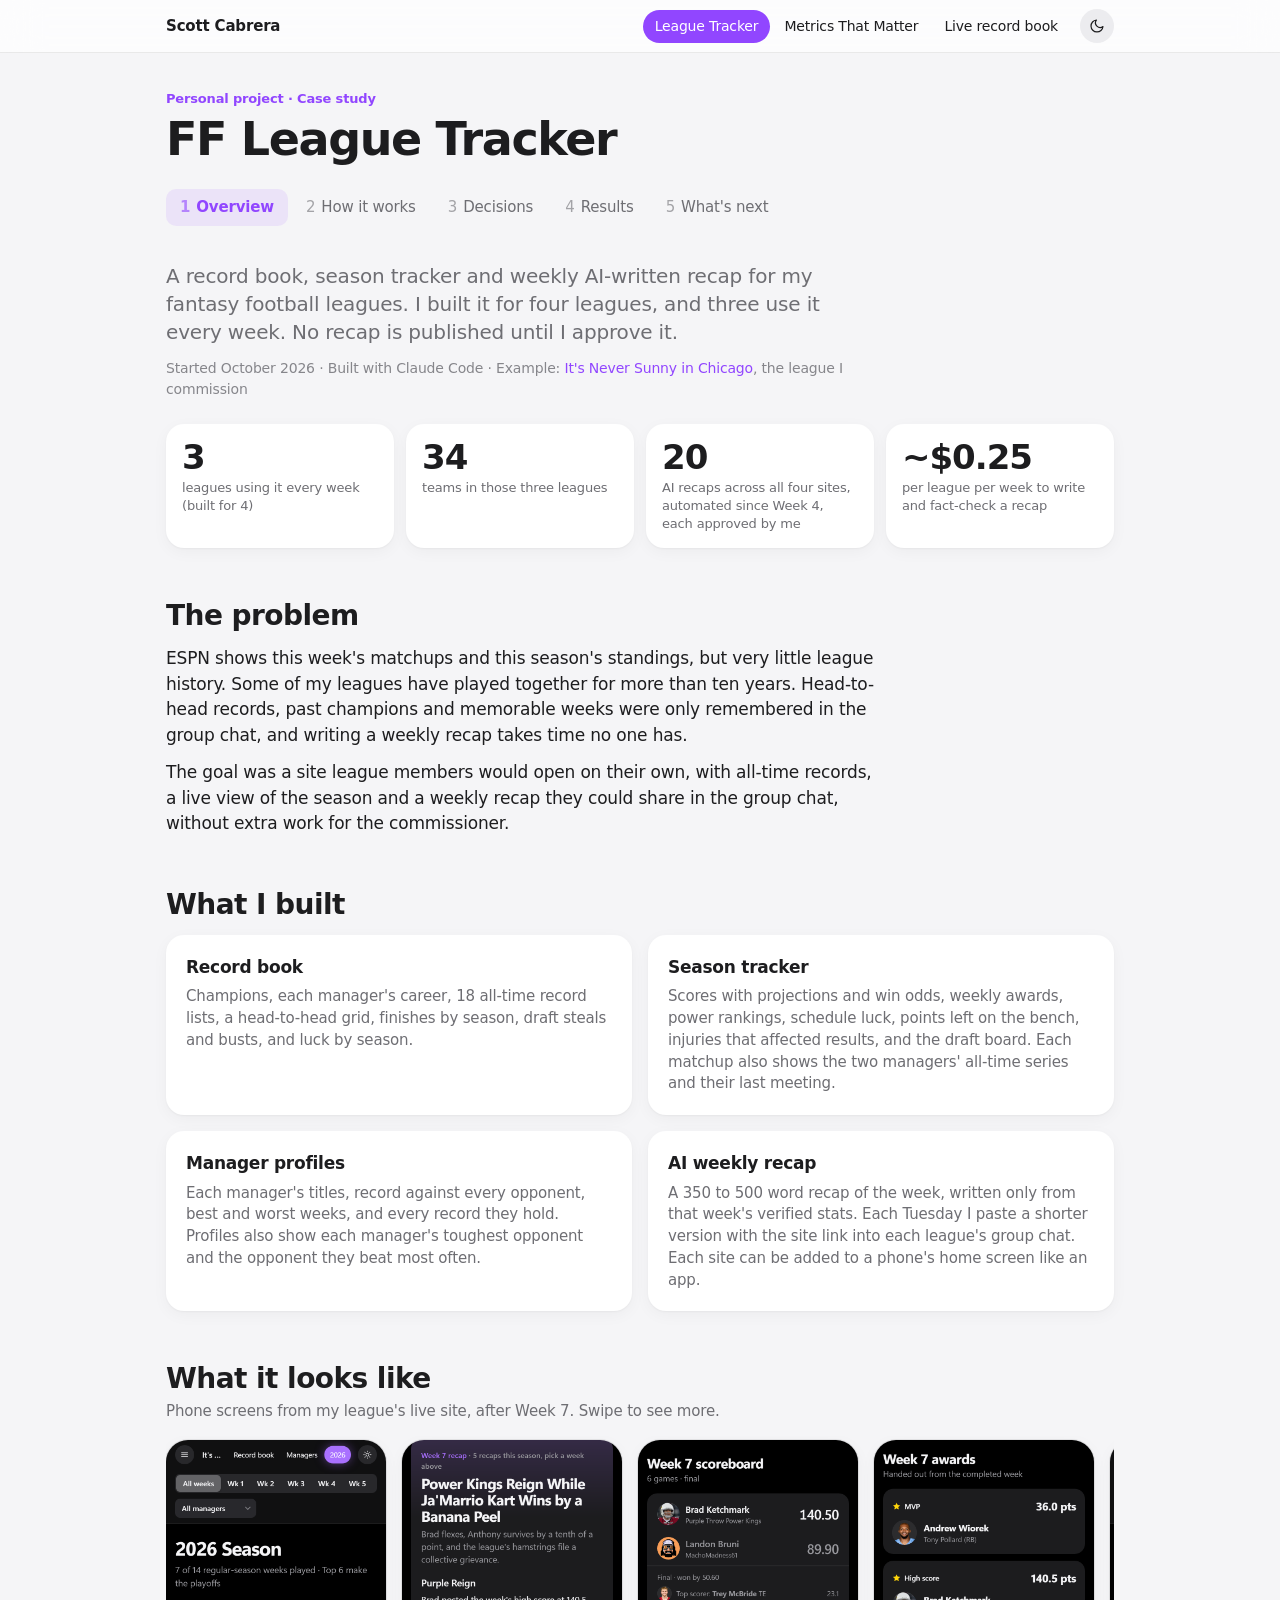
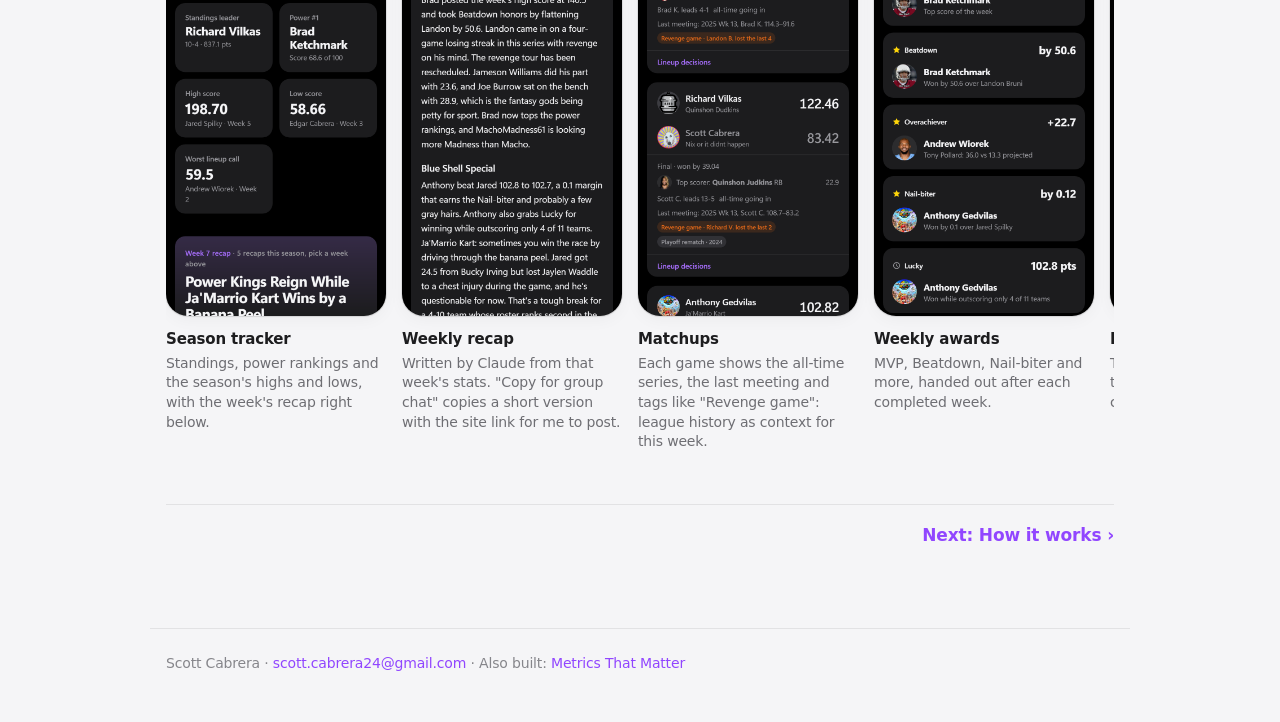
==== case-study/index.html @ 8f61d807 "Add project pages: home, League Tracker case study, Metrics That Matter showcase The 404 page keeps " ====
<!doctype html>
<html lang="en">
<head>
<meta charset="utf-8">
<meta name="viewport" content="width=device-width, initial-scale=1, viewport-fit=cover">
<meta name="description" content="FF League Tracker case study: a record book, season tracker and fact-checked AI weekly recap for my fantasy football leagues. Built by Scott Cabrera with Claude Code.">
<meta name="theme-color" content="#f5f5f7" media="(prefers-color-scheme: light)">
<meta name="theme-color" content="#000000" media="(prefers-color-scheme: dark)">
<title>FF League Tracker</title>
<link rel="stylesheet" href="../portfolio.css">
<script src="../theme.js"></script>
<script src="../tabs.js"></script>
</head>
<body>
<header class="chrome">
  <div class="chrome-row">
    <a class="brand" href="../index.html">Scott Cabrera</a>
    <nav class="tabs" aria-label="Projects">
      <a href="index.html" aria-current="page">League Tracker</a>
      <a href="../metrics-that-matter/index.html">Metrics That Matter</a>
      <a href="https://s24cabrera.github.io/ff-never-sunny/">Live record book</a>
    </nav>
    <button class="icon-btn" id="theme" aria-label="Switch light or dark"><svg viewBox="0 0 24 24"><path d="M21 12.8A9 9 0 1 1 11.2 3a7 7 0 0 0 9.8 9.8z"/></svg></button>
  </div>
</header>

<main>
  <div class="pagehead">
    <p class="eyebrow">Personal project · Case study</p>
    <h1>FF League Tracker</h1>
  </div>

  <nav class="sections" aria-label="Sections">
    <a href="#overview"><span class="n">1</span>Overview</a>
    <a href="#how"><span class="n">2</span>How it works</a>
    <a href="#decisions"><span class="n">3</span>Decisions</a>
    <a href="#results"><span class="n">4</span>Results</a>
    <a href="#next"><span class="n">5</span>What's next</a>
  </nav>

  <div class="view on" id="v-overview" aria-label="Overview">
    <div class="lede">
      <p class="dek">A record book, season tracker and weekly AI-written recap for my fantasy football leagues. I built it for four leagues, and three use it every week. No recap is published until I approve it.</p>
      <p class="meta">Started October 2026 · Built with Claude Code · Example: <a href="https://s24cabrera.github.io/ff-never-sunny/">It's Never Sunny in Chicago</a>, the league I commission</p>
    </div>
    <div class="tiles">
      <div class="card tile"><div class="n">3</div><div class="l">leagues using it every week (built for 4)</div></div>
      <div class="card tile"><div class="n">34</div><div class="l">teams in those three leagues</div></div>
      <div class="card tile"><div class="n">20</div><div class="l">AI recaps across all four sites, automated since Week 4, each approved by me</div></div>
      <div class="card tile"><div class="n">~$0.25</div><div class="l">per league per week to write and fact-check a recap</div></div>
    </div>
    <section>
      <div class="section-head"><h2>The problem</h2></div>
      <div class="prose">
        <p>ESPN shows this week's matchups and this season's standings, but very little league history. Some of my leagues have played together for more than ten years. Head-to-head records, past champions and memorable weeks were only remembered in the group chat, and writing a weekly recap takes time no one has.</p>
        <p>The goal was a site league members would open on their own, with all-time records, a live view of the season and a weekly recap they could share in the group chat, without extra work for the commissioner.</p>
      </div>
    </section>
    <section>
      <div class="section-head"><h2>What I built</h2></div>
      <div class="grid-2">
        <div class="card card-pad"><p class="card-title">Record book</p><p class="row-body" style="margin-top:6px">Champions, each manager's career, 18 all-time record lists, a head-to-head grid, finishes by season, draft steals and busts, and luck by season.</p></div>
        <div class="card card-pad"><p class="card-title">Season tracker</p><p class="row-body" style="margin-top:6px">Scores with projections and win odds, weekly awards, power rankings, schedule luck, points left on the bench, injuries that affected results, and the draft board. Each matchup also shows the two managers' all-time series and their last meeting.</p></div>
        <div class="card card-pad"><p class="card-title">Manager profiles</p><p class="row-body" style="margin-top:6px">Each manager's titles, record against every opponent, best and worst weeks, and every record they hold. Profiles also show each manager's toughest opponent and the opponent they beat most often.</p></div>
        <div class="card card-pad"><p class="card-title">AI weekly recap</p><p class="row-body" style="margin-top:6px">A 350 to 500 word recap of the week, written only from that week's verified stats. Each Tuesday I paste a shorter version with the site link into each league's group chat. Each site can be added to a phone's home screen like an app.</p></div>
      </div>
    </section>
    <section>
      <div class="section-head">
        <h2>What it looks like</h2>
        <p class="scope">Phone screens from my league's live site, after Week 7. Swipe to see more.</p>
      </div>
      <div class="shots">
        <figure class="shot" style="margin:0"><img src="img/season-tracker.png" width="390" height="844" alt="Season tracker: standings leader, power ranking leader, season high and low scores and the worst lineup call"><figcaption><b>Season tracker</b><span>Standings, power rankings and the season's highs and lows, with the week's recap right below.</span></figcaption></figure>
        <figure class="shot" style="margin:0"><img src="img/recap.png" width="390" height="844" alt="Week 7 recap titled Power Kings Reign While Ja'Marrio Kart Wins by a Banana Peel"><figcaption><b>Weekly recap</b><span>Written by Claude from that week's stats. "Copy for group chat" copies a short version with the site link for me to post.</span></figcaption></figure>
        <figure class="shot" style="margin:0"><img src="img/matchups.png" width="390" height="844" alt="Week 7 scoreboard: each matchup with the score, top scorer, all-time series, last meeting and tags like Revenge game"><figcaption><b>Matchups</b><span>Each game shows the all-time series, the last meeting and tags like "Revenge game": league history as context for this week.</span></figcaption></figure>
        <figure class="shot" style="margin:0"><img src="img/awards.png" width="390" height="844" alt="Week 7 awards: MVP, High score, Beatdown, Overachiever, Nail-biter, Lucky and Robbed"><figcaption><b>Weekly awards</b><span>MVP, Beatdown, Nail-biter and more, handed out after each completed week.</span></figcaption></figure>
        <figure class="shot" style="margin:0"><img src="img/record-book.png" width="390" height="844" alt="Record book: ten seasons and 18 managers, most titles, best career win percentage, highest and lowest scores, and champions"><figcaption><b>Record book</b><span>Ten seasons of champions, all-time records and manager careers.</span></figcaption></figure>
        <figure class="shot" style="margin:0"><img src="img/profile.png" width="390" height="844" alt="Scott Cabrera's manager profile: two titles, an 87-50 career record, playoff history, points per week and luck per season"><figcaption><b>Manager profile</b><span>My own profile: titles, career record, playoffs, finishes by season and rivalries.</span></figcaption></figure>
      </div>
    </section>
    <div class="view-next"><a href="#how">Next: How it works</a></div>
  </div>

  <div class="view" id="v-how" aria-label="How it works">
    <section>
      <div class="section-head">
        <h2>How a week runs</h2>
        <p class="scope">If one league's update fails, the others still publish. A failure opens an issue for me to fix instead of publishing bad data.</p>
      </div>
      <div class="card flow">
        <div class="step"><div class="k">Tue 8 AM</div><div class="t">A scheduled job pulls each league's data from ESPN</div></div>
        <div class="step"><div class="k">Check</div><div class="t">Automated checks look for missing or inconsistent data</div></div>
        <div class="step"><div class="k">Draft</div><div class="t">Claude writes the recap using only verified facts</div></div>
        <div class="step"><div class="k">Verify</div><div class="t">A separate AI pass checks every claim against the same facts</div></div>
        <div class="step"><div class="k">Approve</div><div class="t">I review it on my phone; approving it publishes the site</div></div>
      </div>
    </section>
    <section>
      <div class="section-head"><h2>How it was built</h2></div>
      <div class="prose">
        <p>I built this with Claude Code. I made the product decisions: what to build, who it is for, the rules for the AI, the review process and the tradeoffs described above. Claude wrote most of the code, and I review the results with league members every week. It runs on a Python data pipeline, static websites on GitHub Pages and Claude for the recaps, with no servers to maintain.</p>
      </div>
    </section>
    <div class="view-next"><a href="#decisions">Next: Decisions</a></div>
  </div>

  <div class="view" id="v-decisions" aria-label="Decisions">
    <section>
      <div class="section-head"><h2>Key product decisions</h2></div>
      <div class="card">
        <ul class="list">
          <li><span class="row-title">I approve every recap before it is published</span><span class="row-body">The AI writes the draft, and nothing is published until I approve it. <b>Reason:</b> the recap names real friends. A wrong or unkind line in a group chat damages trust quickly, so a person reviews every recap.</span></li>
          <li><span class="row-title">Facts first</span><span class="row-body">The AI only sees a fact sheet for the week, with scores, awards, standings, streaks and injuries, and is told not to add anything else. A separate AI pass then checks each claim against the same facts. <b>Reason:</b> accuracy matters most. In the first week, the check caught a line saying a team's defense "outscored his whole roster." The defense scored 30 of the team's 118 points, and the line was corrected before it was published.</span></li>
          <li><span class="row-title">Rules for the jokes</span><span class="row-body">Injured players are never the target of a joke. A lineup choice only counts as a mistake if ESPN's projections favored the benched player by 1.5 points or more. <b>Reason:</b> the recap should be fun for everyone, so it only jokes about decisions a manager could reasonably have made differently.</span></li>
          <li><span class="row-title">Testing a change with the leagues</span><span class="row-body">After a league member asked me to "tell Claude to be nicer," I tested a softer recap in Week 6, with one joke per manager and a positive note for struggling teams. The leagues preferred the original style, so I switched back the next week and documented the decision. <b>Reason:</b> the people who read it every week should decide the tone.</span></li>
          <li><span class="row-title">Checking the data every week</span><span class="row-body">Each run checks that scores are real, records add up, lineups match and data feeds are not empty. If a check fails, the update is marked "do not merge" with the reason. <b>Reason:</b> ESPN's data feed is unofficial and can change without notice. I would rather skip an update than publish wrong numbers. It is the same data quality discipline I use with client data at work.</span></li>
          <li><span class="row-title">One site per league</span><span class="row-body">Each league has its own web address, name and icon. The code is private and shared across all of them. <b>Reason:</b> each league's history belongs to that league, and a separate site with its own icon feels like the league's own app. Adding a league is mostly configuration, not new code.</span></li>
        </ul>
      </div>
    </section>
    <section>
      <div class="section-head"><h2>Constraints I worked through</h2></div>
      <div class="card tablewrap">
        <table>
          <thead><tr><th>Constraint</th><th>How I handled it</th></tr></thead>
          <tbody>
            <tr><td>Inconsistent ESPN data across ten-plus seasons</td><td>I converted every season to one format. Where a season is missing data, such as draft data before 2018 in the two oldest leagues, it is left out of those stats instead of estimated.</td></tr>
            <tr><td>Privacy of league members</td><td>ESPN member IDs can be used to sign in to ESPN, so the public sites use substitute IDs. Before each code change is saved, I check that no passwords or keys are included.</td></tr>
            <tr><td>Cost</td><td>About $0.19 to write and $0.06 to fact-check each recap, roughly $5 for all 20 so far. Each recap is saved once and only rewritten when I ask.</td></tr>
            <tr><td>Yahoo restricted access to its fantasy data</td><td>I built the Yahoo sign-in and applied for approved access instead of working around the restriction. Yahoo approved it, so a fifth league is next.</td></tr>
          </tbody>
        </table>
      </div>
    </section>
    <div class="view-next"><a href="#results">Next: Results</a></div>
  </div>

  <div class="view" id="v-results" aria-label="Results">
    <section>
      <div class="section-head">
        <h2>Early results</h2>
        <p class="scope">October 4 to 28, for the three leagues that use it weekly. The counts include my own visits. The counter does not use cookies, so it counts visits, not individual people.</p>
      </div>
      <div class="tiles" style="margin-top:0">
        <div class="card tile"><div class="n">190</div><div class="l">visits in the first three and a half weeks</div></div>
        <div class="card tile"><div class="n">53%</div><div class="l">of visits on Tuesday, the day the recap is posted</div></div>
        <div class="card tile"><div class="n">77%</div><div class="l">of visits go to the season tracker; 10% go to the record book</div></div>
        <div class="card tile"><div class="n">76%</div><div class="l">of visits are on phones</div></div>
      </div>
      <div class="card" style="margin-top:16px">
        <ul class="list">
          <li><div class="row-head"><span class="row-title">Used in all three leagues</span></div><span class="row-body">Never Sunny <b>81</b> visits, Film Room <b>56</b>, Valleyboiz+ <b>53</b>.</span></li>
          <li><div class="row-head"><span class="row-title">Visits from other states</span></div><span class="row-body"><b>82 visits (43%)</b> came from 10 states other than Arizona, where I live, led by Illinois (55) and Georgia (14).</span></li>
        </ul>
      </div>
      <div class="card chart" style="margin-top:16px">
        <p class="chart-title">Visits by day of the week</p>
        <p class="chart-sub">Arizona time. Hover over a bar to see its count.</p>
        <div class="bars">
          <div class="bar" tabindex="0" aria-label="Mon: 23 visits"><span class="v tip" style="bottom:calc(22.8% + 4px)">23</span><i style="height:22.8%"></i></div>
          <div class="bar" tabindex="0" aria-label="Tue: 101 visits"><span class="v" style="bottom:calc(100% + 4px)">101 · recap day</span><i style="height:100%"></i></div>
          <div class="bar" tabindex="0" aria-label="Wed: 42 visits"><span class="v tip" style="bottom:calc(41.6% + 4px)">42</span><i style="height:41.6%"></i></div>
          <div class="bar" tabindex="0" aria-label="Thu: 6 visits"><span class="v tip" style="bottom:calc(6% + 4px)">6</span><i style="height:6%"></i></div>
          <div class="bar" tabindex="0" aria-label="Fri: 9 visits"><span class="v tip" style="bottom:calc(9% + 4px)">9</span><i style="height:9%"></i></div>
          <div class="bar" tabindex="0" aria-label="Sat: 7 visits"><span class="v tip" style="bottom:calc(7% + 4px)">7</span><i style="height:7%"></i></div>
          <div class="bar" tabindex="0" aria-label="Sun: 2 visits"><span class="v tip" style="bottom:calc(2% + 4px)">2</span><i style="height:2%"></i></div>
        </div>
        <div class="days" aria-hidden="true"><span>Mon</span><span>Tue</span><span>Wed</span><span>Thu</span><span>Fri</span><span>Sat</span><span>Sun</span></div>
        <table class="sr-only"><caption>Visits by day of the week</caption><tr><th>Mon</th><th>Tue</th><th>Wed</th><th>Thu</th><th>Fri</th><th>Sat</th><th>Sun</th></tr><tr><td>23</td><td>101</td><td>42</td><td>6</td><td>9</td><td>7</td><td>2</td></tr></table>
      </div>
      <div class="section-head" style="margin:28px 0 12px"><h3 class="card-title">What league members said</h3></div>
      <div class="quotes">
        <figure class="card quote"><blockquote>"Go to the website Scott made for our league. And go to manager profiles."</blockquote><figcaption>League member, answering another member's question about where to find their head-to-head records</figcaption></figure>
        <figure class="card quote"><blockquote>"I enjoy these every week."</blockquote><figcaption>League member, about the weekly recap</figcaption></figure>
        <figure class="card quote"><blockquote>"I liked these summaries more when my team was good."</blockquote><figcaption>League member, about the weekly recap</figcaption></figure>
      </div>
      <p class="row-body" style="margin-top:12px; max-width:42em">By Week 6, a member of one league was posting the recap and the season tracker link in the group chat himself.</p>
      <div class="prose" style="margin-top:16px">
        <p><b>What I learned:</b> the weekly recap brings people back, and most visits go to the season tracker. I expected the all-time record book to be the main draw, but it is used more as a reference. League history is most interesting as context for this week's games, which is why each matchup on the season tracker already shows the all-time series. During the season, new work goes to the season tracker first.</p>
      </div>
    </section>
    <section>
      <div class="section-head"><h2>Shipped so far</h2></div>
      <div class="card">
        <ul class="list">
          <li><div class="row-head"><span class="row-title">Record book, season tracker and AI recaps</span><span class="when">Oct 3</span></div><span class="row-body">Weekly automation with a fact-check and approval from my phone.</span></li>
          <li><div class="row-head"><span class="row-title">Four leagues, four sites</span><span class="when">Oct 4</span></div><span class="row-body">A site for each league, home-screen icons, data checks on every run, and a visit counter that does not use cookies. Three leagues adopted it. The fourth site stays up to date, but I don't share it with that league until its commissioner agrees.</span></li>
          <li><div class="row-head"><span class="row-title">Sunday night scores</span><span class="when">Oct 5</span></div><span class="row-body">Scores update Sunday night without a recap, and publish only if the checks pass.</span></li>
          <li><div class="row-head"><span class="row-title">Fixes from weekly reviews</span><span class="when">Oct 6-27</span></div><span class="row-body">Each week's review becomes a written rule: lineup comparisons that make sense, injury timing, kicker injuries left out of the recap, rosters in each league's lineup order, and the recap tone test described above.</span></li>
        </ul>
      </div>
    </section>
    <div class="view-next"><a href="#next">Next: What's next</a></div>
  </div>

  <div class="view" id="v-next" aria-label="What's next">
    <section>
      <div class="section-head">
        <h2>What's next</h2>
        <p class="scope">Ordered by what league members will notice first.</p>
      </div>
      <div class="card">
        <ul class="list">
          <li><div class="row-head"><span class="row-title">Yahoo league</span><span class="pill next">Next</span></div><span class="row-body">Access is approved and the sign-in is built. It will be a fifth league on the same system.</span></li>
          <li><div class="row-head"><span class="row-title">Season tracker as the starting page</span><span class="pill next">Next</span></div><span class="row-body">During the season, open each site on the season tracker instead of the record book, and check whether Tuesday visits continue through the playoffs.</span></li>
          <li><div class="row-head"><span class="row-title">"Ask the league" assistant</span><span class="pill later">Later</span></div><span class="row-body">A tool that answers questions using the league's own data. I would test it in one league first, with a passcode, a daily limit per person and a monthly cost cap.</span></li>
          <li><div class="row-head"><span class="row-title">Commissioners approve their own recaps</span><span class="pill later">Later</span></div><span class="row-body">Once the fact-check has a long record with few corrections, each league's commissioner could review its recap instead of me.</span></li>
        </ul>
      </div>
    </section>
    <div class="view-next"><a href="../metrics-that-matter/index.html">Also see: Metrics That Matter</a></div>
  </div>
</main>

<footer>Scott Cabrera · <a href="mailto:scott.cabrera24@gmail.com">scott.cabrera24@gmail.com</a> · Also built: <a href="../metrics-that-matter/index.html">Metrics That Matter</a></footer>
</body>
</html>
---- portfolio.css ----
/* Shared look for Scott's project pages. Matches the league sites
   (s24cabrera.github.io/ff-never-sunny): system font, large titles, grouped
   rounded cards on a soft page, hairline separators, one purple accent. */
:root {
  --page: #f5f5f7; --card: #ffffff; --card-2: #f5f5f7;
  --fill: rgba(118, 118, 128, .12);
  --text: #1d1d1f; --text-2: #6e6e73; --text-3: #86868b;
  --sep: rgba(0, 0, 0, .08);
  --accent: #9146ff; --accent-soft: rgba(145, 70, 255, .1);
  --good: #248a3d; --good-soft: rgba(52, 199, 89, .14);
  --gold: #8a6100; --gold-soft: rgba(255, 204, 0, .22);
  --chrome: rgba(255, 255, 255, .72);
  --shadow: 0 1px 2px rgba(0, 0, 0, .04), 0 4px 16px rgba(0, 0, 0, .04);
  --radius: 18px;
  color-scheme: light;
}
@media (prefers-color-scheme: dark) {
  :root:not([data-theme="light"]) {
    --page: #000; --card: #1c1c1e; --card-2: #2c2c2e; --fill: rgba(118, 118, 128, .24);
    --text: #f5f5f7; --text-2: #98989d; --text-3: #8e8e93; --sep: rgba(255, 255, 255, .1);
    --accent: #a970ff; --accent-soft: rgba(169, 112, 255, .18);
    --good: #30d158; --good-soft: rgba(48, 209, 88, .16); --gold: #ffd60a; --gold-soft: rgba(255, 214, 10, .16);
    --chrome: rgba(22, 22, 23, .72); --shadow: none; color-scheme: dark;
  }
}
:root[data-theme="dark"] {
  --page: #000; --card: #1c1c1e; --card-2: #2c2c2e; --fill: rgba(118, 118, 128, .24);
  --text: #f5f5f7; --text-2: #98989d; --text-3: #8e8e93; --sep: rgba(255, 255, 255, .1);
  --accent: #a970ff; --accent-soft: rgba(169, 112, 255, .18);
  --good: #30d158; --good-soft: rgba(48, 209, 88, .16); --gold: #ffd60a; --gold-soft: rgba(255, 214, 10, .16);
  --chrome: rgba(22, 22, 23, .72); --shadow: none; color-scheme: dark;
}

* { box-sizing: border-box; }
html { -webkit-text-size-adjust: 100%; scroll-padding-top: 72px; }
body {
  margin: 0; background: var(--page); color: var(--text);
  font: 17px/1.5 -apple-system, BlinkMacSystemFont, "SF Pro Text", "Segoe UI Variable Text", "Segoe UI", system-ui, sans-serif;
  letter-spacing: -.01em; -webkit-font-smoothing: antialiased;
}
a { color: var(--accent); text-decoration: none; }
a:hover { text-decoration: underline; }
a:focus-visible, button:focus-visible { outline: 2px solid var(--accent); outline-offset: 2px; border-radius: 6px; }
img { display: block; max-width: 100%; }

/* chrome */
.chrome {
  position: sticky; top: 0; z-index: 20; background: var(--chrome);
  -webkit-backdrop-filter: saturate(180%) blur(20px); backdrop-filter: saturate(180%) blur(20px);
  border-bottom: 1px solid var(--sep);
}
.chrome-row { max-width: 980px; margin: 0 auto; padding: 0 16px; min-height: 52px; display: flex; align-items: center; gap: 10px; }
.brand { font-weight: 600; font-size: 15px; white-space: nowrap; color: var(--text); }
.tabs { display: flex; gap: 2px; margin-left: auto; overflow-x: auto; scrollbar-width: none; }
.tabs::-webkit-scrollbar { display: none; }
.tabs a { font-size: 14px; padding: 6px 12px; border-radius: 980px; color: var(--text); white-space: nowrap; }
.tabs a:hover { text-decoration: none; background: var(--fill); }
.tabs a[aria-current="page"] { background: var(--accent); color: #fff; }
.icon-btn { border: 0; background: var(--fill); color: var(--text); border-radius: 980px; width: 34px; height: 34px; cursor: pointer; display: inline-grid; place-items: center; flex: none; }
.icon-btn svg { width: 16px; height: 16px; stroke: currentColor; fill: none; stroke-width: 1.8; stroke-linecap: round; stroke-linejoin: round; }
@media (max-width: 560px) { .brand { display: none; } .tabs { margin-left: 0; } .icon-btn { margin-left: auto; } }

/* layout */
main { max-width: 980px; margin: 0 auto; padding: 0 16px 80px; }
.hero { padding: 44px 0 4px; }
.eyebrow { font-size: 13px; font-weight: 600; color: var(--accent); margin: 0 0 6px; }
.hero h1 { font-size: clamp(36px, 7vw, 52px); line-height: 1.06; letter-spacing: -.03em; margin: 0; font-weight: 700; text-wrap: balance; }
.hero .dek { margin: 10px 0 0; color: var(--text-2); font-size: 20px; line-height: 1.4; max-width: 40em; text-wrap: pretty; }
.meta { margin: 12px 0 0; font-size: 14px; color: var(--text-3); }
section { margin-top: 52px; }
.section-head { margin-bottom: 14px; }
.section-head h2 { font-size: 28px; line-height: 1.15; letter-spacing: -.02em; margin: 0; font-weight: 700; }
.section-head .scope { color: var(--text-2); font-size: 15px; margin: 4px 0 0; max-width: 46em; }
p { margin: 0; }
.prose { display: flex; flex-direction: column; gap: 12px; max-width: 42em; }

.card { background: var(--card); border-radius: var(--radius); box-shadow: var(--shadow); min-width: 0; }
.card-pad { padding: 20px; }
.card-title { font-size: 17px; font-weight: 600; margin: 0; letter-spacing: -.015em; }
.grid-2 { display: grid; grid-template-columns: repeat(2, minmax(0, 1fr)); gap: 16px; }
@media (max-width: 760px) { .grid-2 { grid-template-columns: 1fr; } }

/* notice card */
.notice { margin-top: 24px; display: flex; gap: 14px; align-items: flex-start; }
.notice .glyph { flex: none; width: 36px; height: 36px; border-radius: 10px; background: var(--accent-soft); color: var(--accent); display: grid; place-items: center; }
.notice .glyph svg { width: 18px; height: 18px; stroke: currentColor; fill: none; stroke-width: 1.8; stroke-linecap: round; stroke-linejoin: round; }
.notice p { color: var(--text-2); font-size: 15px; margin-top: 4px; }
.notice .actions { margin-top: 10px; display: flex; gap: 8px; flex-wrap: wrap; }
.btn { display: inline-flex; align-items: center; min-height: 34px; padding: 6px 14px; border-radius: 980px; font-size: 14px; font-weight: 500; background: var(--accent); color: #fff; }
.btn:hover { text-decoration: none; filter: brightness(1.06); }
.btn.quiet { background: var(--fill); color: var(--text); }

/* stat tiles */
.tiles { display: grid; grid-template-columns: repeat(4, minmax(0, 1fr)); gap: 12px; margin-top: 24px; }
.tile { padding: 16px; }
.tile .n { font-size: 34px; font-weight: 700; letter-spacing: -.03em; line-height: 1.05; font-variant-numeric: tabular-nums; }
.tile .l { font-size: 13px; color: var(--text-2); margin-top: 4px; line-height: 1.35; }
@media (max-width: 760px) { .tiles { grid-template-columns: repeat(2, minmax(0, 1fr)); } }

/* phone screenshots */
.shots { display: grid; grid-auto-flow: column; grid-auto-columns: minmax(220px, 1fr); gap: 16px; overflow-x: auto; scroll-snap-type: x mandatory; padding: 4px 2px 12px; scrollbar-width: thin; }
.shot { scroll-snap-align: start; display: flex; flex-direction: column; gap: 10px; min-width: 0; }
.shot img { width: 100%; height: auto; border-radius: 22px; box-shadow: 0 0 0 1px var(--sep), var(--shadow); background: var(--card); }
.shot b { font-size: 15px; font-weight: 600; }
.shot span { display: block; font-size: 14px; color: var(--text-2); line-height: 1.4; margin-top: 2px; }

/* grouped list (settings-style rows) */
.list { list-style: none; margin: 0; padding: 0; }
.list > li { padding: 14px 20px; display: flex; flex-direction: column; gap: 4px; }
.list > li + li { border-top: 1px solid var(--sep); }
.row-head { display: flex; align-items: baseline; justify-content: space-between; gap: 12px; }
.row-title { font-weight: 600; font-size: 16px; }
.row-body { font-size: 15px; color: var(--text-2); line-height: 1.45; }
.row-body b { color: var(--text); font-weight: 600; }
.when { font-size: 13px; color: var(--text-3); white-space: nowrap; font-variant-numeric: tabular-nums; }

/* status pills */
.pill { display: inline-block; font-size: 12px; font-weight: 600; padding: 2px 9px; border-radius: 980px; white-space: nowrap; }
.pill.shipped { background: var(--good-soft); color: var(--good); }
.pill.next { background: var(--accent-soft); color: var(--accent); }
.pill.later { background: var(--fill); color: var(--text-2); }
.pill.no { background: var(--gold-soft); color: var(--gold); }

/* roadmap columns */
.lanes { display: grid; grid-template-columns: repeat(3, minmax(0, 1fr)); gap: 16px; }
@media (max-width: 860px) { .lanes { grid-template-columns: 1fr; } }
.lane-head { padding: 16px 20px 10px; display: flex; align-items: center; justify-content: space-between; gap: 8px; border-bottom: 1px solid var(--sep); }
.lane-head h3 { margin: 0; font-size: 17px; font-weight: 600; }
.lane-head .when { font-size: 13px; }

/* simple table */
.tablewrap { overflow-x: auto; }
table { border-collapse: collapse; width: 100%; font-size: 15px; }
th, td { text-align: left; padding: 12px 20px; border-bottom: 1px solid var(--sep); vertical-align: top; }
th { font-size: 12px; font-weight: 600; color: var(--text-2); text-transform: uppercase; letter-spacing: .04em; }
tr:last-child td { border-bottom: 0; }
td.num { text-align: right; font-variant-numeric: tabular-nums; white-space: nowrap; }

/* weekly flow */
.flow { display: grid; grid-template-columns: repeat(5, minmax(0, 1fr)); gap: 0; }
.step { padding: 16px; min-width: 0; }
.step + .step { border-left: 1px solid var(--sep); }
.step .k { font-size: 13px; font-weight: 600; color: var(--accent); }
.step .t { font-size: 14px; color: var(--text-2); margin-top: 4px; line-height: 1.4; }
@media (max-width: 760px) { .flow { grid-template-columns: 1fr; } .step + .step { border-left: 0; border-top: 1px solid var(--sep); } }

footer { max-width: 980px; margin: 0 auto; padding: 24px 16px 48px; font-size: 14px; color: var(--text-3); border-top: 1px solid var(--sep); }

/* bar chart: visits by day of week (single series, values on hover, Tuesday labeled) */
.chart { padding: 20px 20px 14px; }
.chart-title { font-size: 15px; font-weight: 600; margin: 0; }
.chart-sub { font-size: 13px; color: var(--text-2); margin: 2px 0 16px; }
.bars { display: grid; grid-template-columns: repeat(7, minmax(0, 1fr)); gap: 2px; align-items: end; height: 160px; border-bottom: 1px solid var(--sep); }
.bar { position: relative; height: 100%; display: flex; align-items: flex-end; justify-content: center; cursor: default; }
.bar i { display: block; width: min(36px, 70%); background: var(--accent); border-radius: 4px 4px 0 0; min-height: 3px; }
.bar .v { position: absolute; left: 50%; transform: translateX(-50%); font-size: 12px; font-weight: 600; color: var(--text); white-space: nowrap; font-variant-numeric: tabular-nums; }
.bar .tip { opacity: 0; transition: opacity .12s; color: var(--text-2); font-weight: 500; }
.bar:hover .tip, .bar:focus-visible .tip { opacity: 1; }
.bar:hover i { filter: brightness(1.1); }
.days { display: grid; grid-template-columns: repeat(7, minmax(0, 1fr)); gap: 2px; margin-top: 6px; }
.days span { text-align: center; font-size: 12px; color: var(--text-2); }
.sr-only { position: absolute; width: 1px; height: 1px; overflow: hidden; clip: rect(0 0 0 0); white-space: nowrap; }

/* member quotes */
.quotes { display: grid; grid-template-columns: repeat(3, minmax(0, 1fr)); gap: 16px; }
@media (max-width: 760px) { .quotes { grid-template-columns: 1fr; } }
.quote { padding: 20px; margin: 0; display: flex; flex-direction: column; gap: 10px; }
.quote blockquote { margin: 0; font-size: 18px; line-height: 1.4; letter-spacing: -.015em; font-weight: 500; text-wrap: pretty; }
.quote figcaption { font-size: 13px; color: var(--text-2); }

/* landing page project cards */
a.project { display: flex; flex-direction: column; color: var(--text); text-decoration: none; }
a.project:hover { text-decoration: none; box-shadow: 0 0 0 1px var(--accent), var(--shadow); }
a.project .more { margin-top: auto; padding-top: 12px; font-size: 15px; font-weight: 500; color: var(--accent); }
a.project .more::after { content: " \203A"; }

/* signal bars (as in the app): 4 rising bars, filled to the metric's tier */
.sig { display: inline-flex; align-items: center; gap: 8px; white-space: nowrap; }
.sig svg { width: 20px; height: 15px; }
.sig rect { fill: var(--fill); }
.sig rect.on { fill: var(--accent); }

/* Compare illustration: range bars with made-up numbers */
.rb { padding: 20px; }
.rb-row { margin-bottom: 18px; }
.rb-name { font-size: 15px; margin-bottom: 4px; }
.rb-track { position: relative; height: 22px; margin-top: 12px; background: linear-gradient(var(--sep), var(--sep)) 0 50% / 100% 1px no-repeat; }
.rb-line { position: absolute; top: 9px; height: 4px; border-radius: 2px; background: color-mix(in srgb, var(--accent) 35%, transparent); }
.rb-band { position: absolute; top: 4px; height: 14px; border-radius: 4px; background: color-mix(in srgb, var(--accent) 70%, transparent); }
.rb-dot { position: absolute; top: 3px; width: 16px; height: 16px; margin-left: -8px; border-radius: 50%; background: var(--accent); box-shadow: 0 0 0 2px var(--card); }
.rb-espn { position: absolute; top: 2px; width: 18px; height: 18px; margin-left: -9px; border-radius: 50%; border: 2px solid var(--text); box-sizing: border-box; }
.rb-fp { position: absolute; top: -10px; width: 9px; height: 9px; margin-left: -4.5px; border-radius: 2px; background: var(--text-2); transform: rotate(45deg); }
.rb-nums { font-size: 13px; color: var(--text-2); margin-top: 6px; font-variant-numeric: tabular-nums; }
.rb-axis { position: relative; height: 18px; border-top: 1px solid var(--sep); }
.rb-axis span { position: absolute; transform: translateX(-50%); font-size: 11px; color: var(--text-3); top: 2px; }
.rb-legend { display: flex; flex-wrap: wrap; gap: 6px 16px; font-size: 13px; color: var(--text-2); margin-top: 10px; }
.rb-legend i { display: inline-block; vertical-align: middle; margin-right: 6px; }
.k-line { width: 16px; height: 4px; border-radius: 2px; background: color-mix(in srgb, var(--accent) 35%, transparent); }
.k-band { width: 16px; height: 10px; border-radius: 3px; background: color-mix(in srgb, var(--accent) 70%, transparent); }
.k-dot { width: 10px; height: 10px; border-radius: 50%; background: var(--accent); }
.k-espn { width: 11px; height: 11px; border-radius: 50%; border: 2px solid var(--text); box-sizing: border-box; }
.k-fp { width: 8px; height: 8px; border-radius: 2px; background: var(--text-2); transform: rotate(45deg); margin-left: 1px; }
.caption { font-size: 13px; color: var(--text-3); margin: 12px 0 0; }

/* small comparison table inside a padded card */
table.mini th, table.mini td { padding: 10px 12px; }
table.mini th:first-child, table.mini td:first-child { padding-left: 0; }
table.mini th.r { text-align: right; }
table.mini td.num { vertical-align: top; }
table.mini .sub { font-size: 12px; color: var(--text-2); margin-top: 2px; }
table.mini .pill { font-size: 11px; }
table.mini tr.fp td { background: var(--accent-soft); }
table.mini tr.fp td:first-child { padding-left: 8px; }
table.mini td i.k-fp { display: inline-block; margin-right: 8px; vertical-align: middle; }

/* Page title and section tabs (one section visible at a time, like a short app).
   Without JavaScript every section shows, one after another. */
.pagehead { padding: 36px 0 0; }
.pagehead h1 { font-size: clamp(32px, 6vw, 46px); line-height: 1.06; letter-spacing: -.03em; margin: 0; font-weight: 700; text-wrap: balance; }
.sections {
  position: sticky; top: 53px; z-index: 15; margin: 18px 0 0; padding: 8px 0;
  display: flex; gap: 4px; overflow-x: auto; scrollbar-width: none;
  /* full-width background and hairline, while the tabs line up with the content */
  background: var(--page); box-shadow: 0 0 0 100vmax var(--page), 0 1px 0 100vmax var(--sep); clip-path: inset(0 -100vmax -1px);
}
.sections::-webkit-scrollbar { display: none; }
.sections a { font-size: 15px; font-weight: 500; padding: 7px 14px; border-radius: 10px; color: var(--text-2); white-space: nowrap; }
.sections a:hover { text-decoration: none; background: var(--fill); color: var(--text); }
.sections a[aria-current="true"] { background: var(--accent-soft); color: var(--accent); font-weight: 600; }
.sections .n { font-variant-numeric: tabular-nums; opacity: .6; margin-right: 6px; }
.js .view { display: none; }
.js .view.on { display: block; }
.view > :first-child { margin-top: 28px; }
.view > .lede { max-width: 40em; }
.lede .dek { color: var(--text-2); font-size: 20px; line-height: 1.4; text-wrap: pretty; }
.view-next { margin-top: 40px; padding-top: 18px; border-top: 1px solid var(--sep); display: flex; justify-content: flex-end; }
.view-next a { font-size: 17px; font-weight: 600; }
.view-next a::after { content: " \203A"; }
.js .view-next { display: flex; }
html:not(.js) .view-next { display: none; }
@media print { .js .view { display: block; } .sections, .view-next { display: none; } }
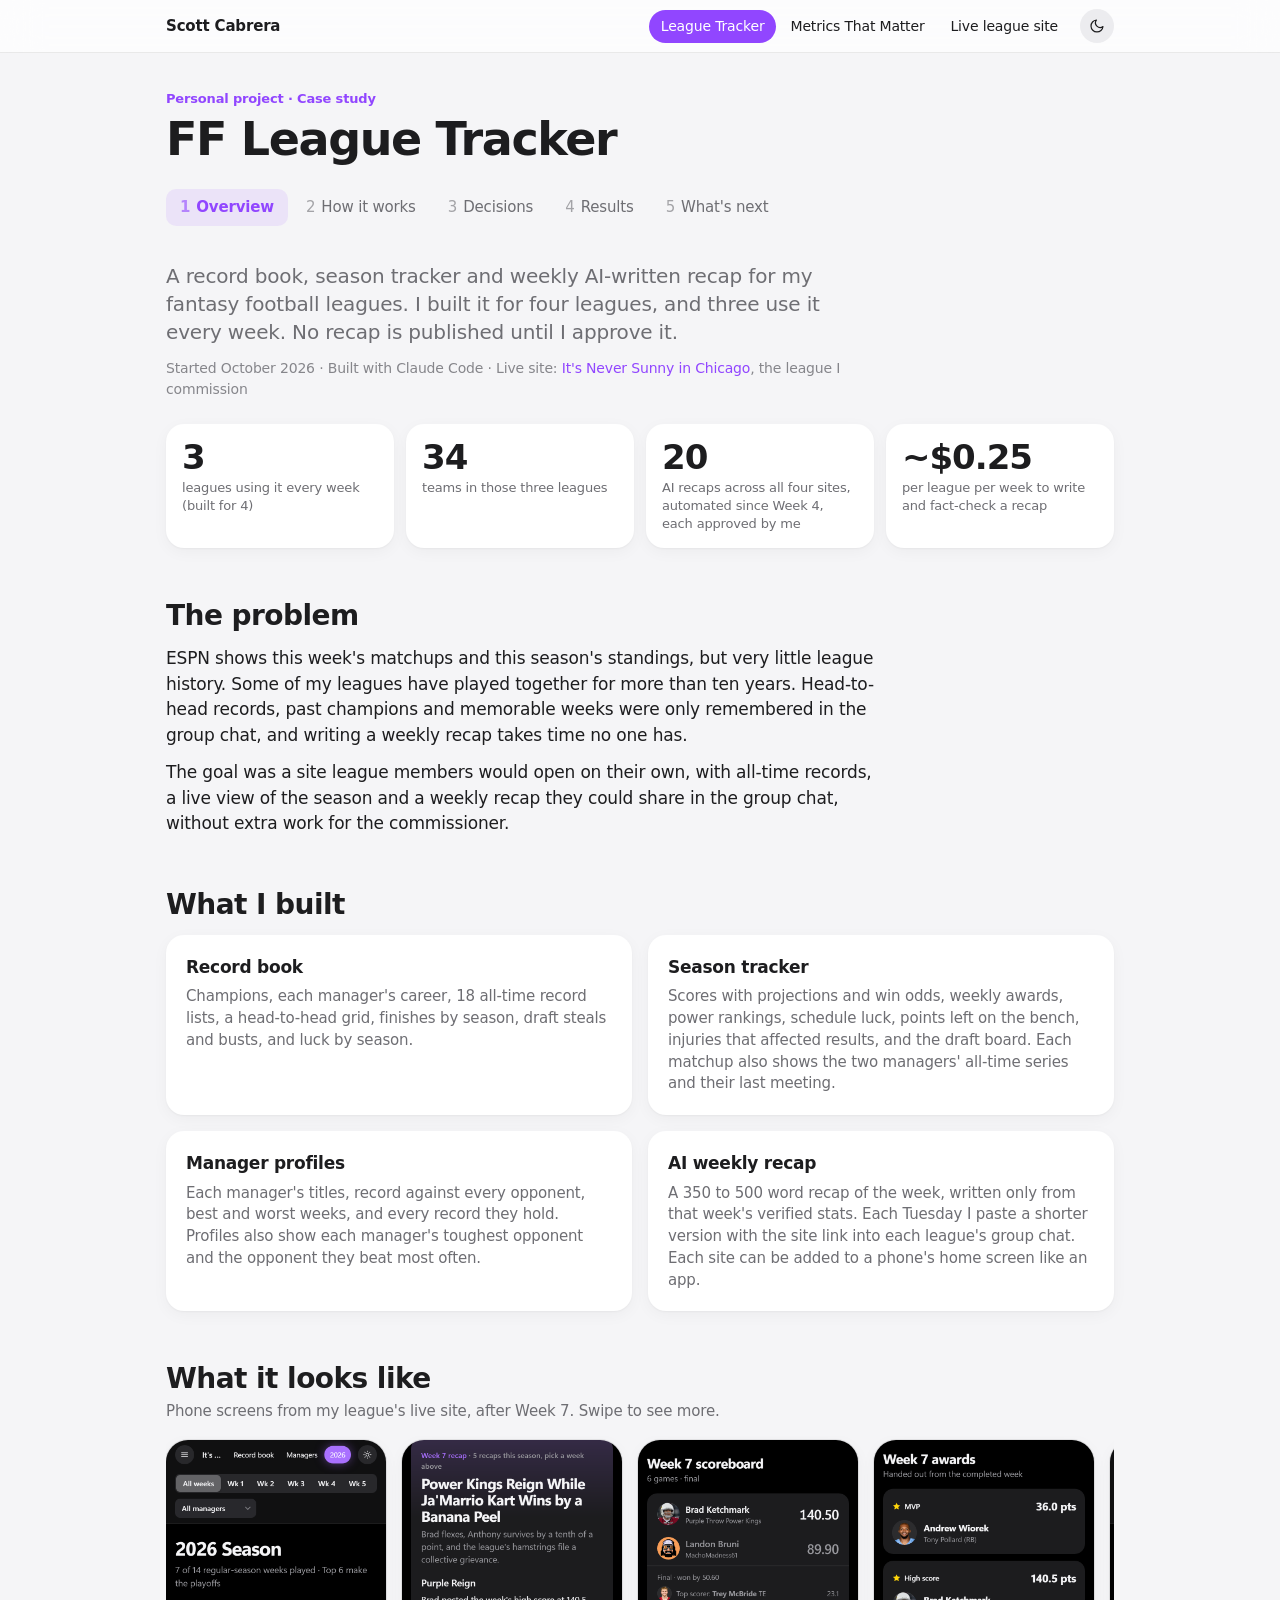
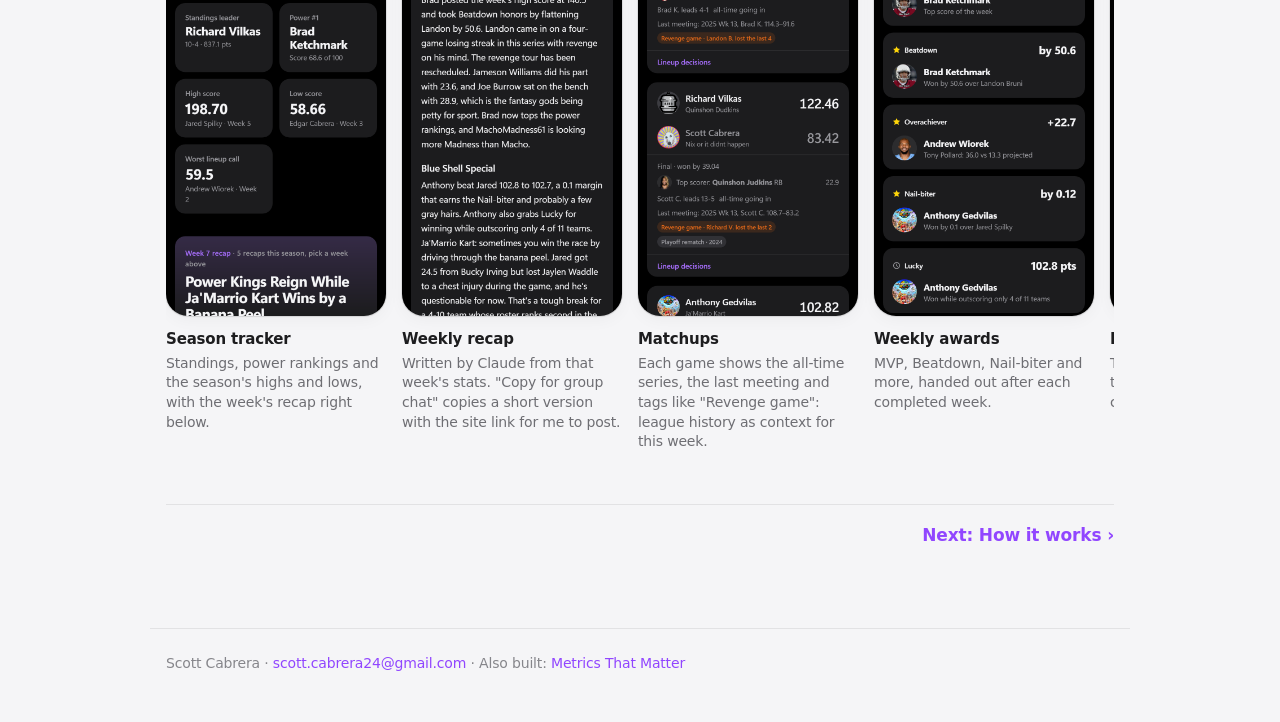
==== commit 23cb7671: "Clearer project links: one name per link, all three on the home page Home page lists each project's " ====
--- a/case-study/index.html
+++ b/case-study/index.html
@@ -18,7 +18,7 @@
     <nav class="tabs" aria-label="Projects">
       <a href="index.html" aria-current="page">League Tracker</a>
       <a href="../metrics-that-matter/index.html">Metrics That Matter</a>
-      <a href="https://s24cabrera.github.io/ff-never-sunny/">Live record book</a>
+      <a href="https://s24cabrera.github.io/ff-never-sunny/" target="_blank" rel="noopener">Live league site</a>
     </nav>
     <button class="icon-btn" id="theme" aria-label="Switch light or dark"><svg viewBox="0 0 24 24"><path d="M21 12.8A9 9 0 1 1 11.2 3a7 7 0 0 0 9.8 9.8z"/></svg></button>
   </div>
@@ -41,7 +41,7 @@
   <div class="view on" id="v-overview" aria-label="Overview">
     <div class="lede">
       <p class="dek">A record book, season tracker and weekly AI-written recap for my fantasy football leagues. I built it for four leagues, and three use it every week. No recap is published until I approve it.</p>
-      <p class="meta">Started October 2026 · Built with Claude Code · Example: <a href="https://s24cabrera.github.io/ff-never-sunny/">It's Never Sunny in Chicago</a>, the league I commission</p>
+      <p class="meta">Started October 2026 · Built with Claude Code · Live site: <a href="https://s24cabrera.github.io/ff-never-sunny/" target="_blank" rel="noopener">It's Never Sunny in Chicago</a>, the league I commission</p>
     </div>
     <div class="tiles">
       <div class="card tile"><div class="n">3</div><div class="l">leagues using it every week (built for 4)</div></div>
--- a/portfolio.css
+++ b/portfolio.css
@@ -173,6 +173,17 @@
 a.project:hover { text-decoration: none; box-shadow: 0 0 0 1px var(--accent), var(--shadow); }
 a.project .more { margin-top: auto; padding-top: 12px; font-size: 15px; font-weight: 500; color: var(--accent); }
 a.project .more::after { content: " \203A"; }
+/* landing page: a card per project, a row per link (live site, case study) */
+.project-card { display: flex; flex-direction: column; }
+.links { margin-top: auto; border-top: 1px solid var(--sep); }
+.links > li { padding: 0; }
+.links a { display: flex; flex-direction: column; gap: 2px; padding: 14px 20px; color: var(--text); }
+.links a:hover { text-decoration: none; background: var(--fill); }
+.links li:last-child a { border-radius: 0 0 var(--radius) var(--radius); }
+.links .row-title { color: var(--accent); }
+.links .row-title::after { content: " \203A"; }
+.links .row-title:has(.ext)::after { content: none; }
+.links .ext { font-size: 14px; }
 
 /* signal bars (as in the app): 4 rising bars, filled to the metric's tier */
 .sig { display: inline-flex; align-items: center; gap: 8px; white-space: nowrap; }
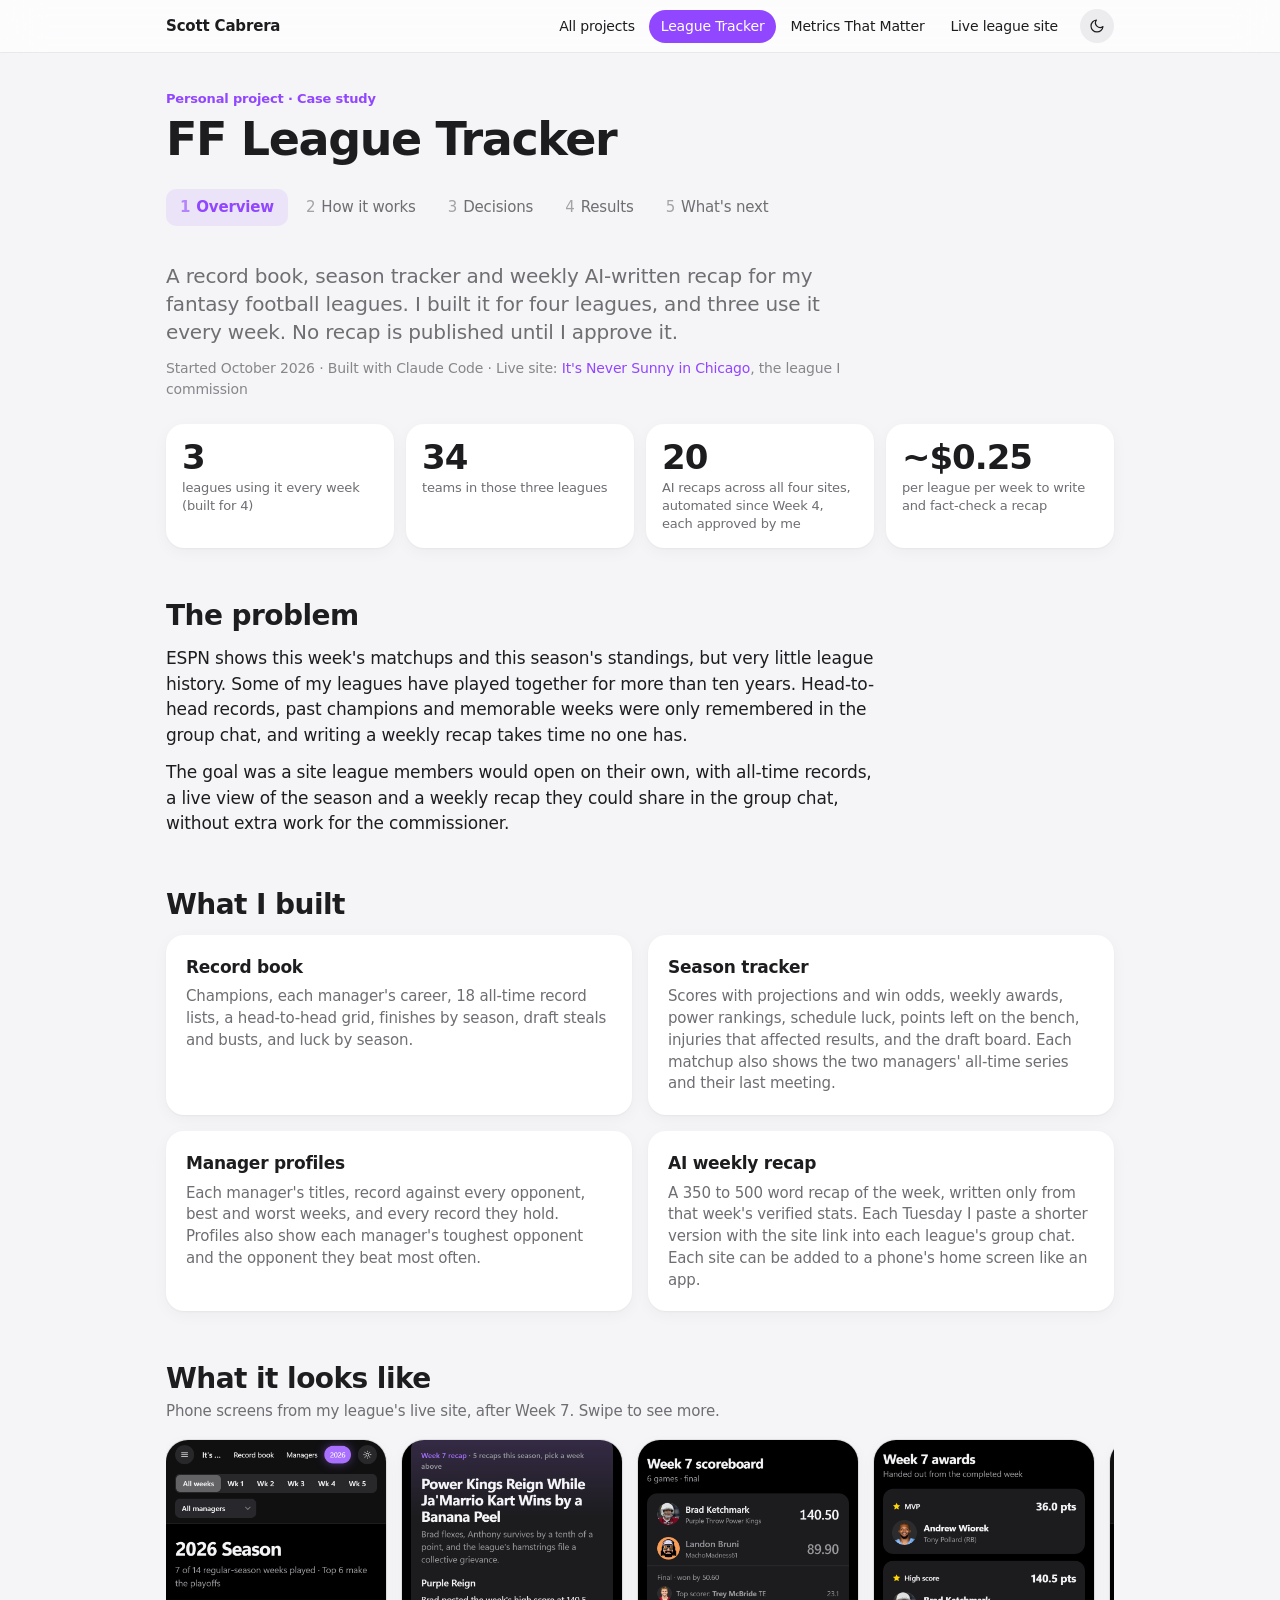
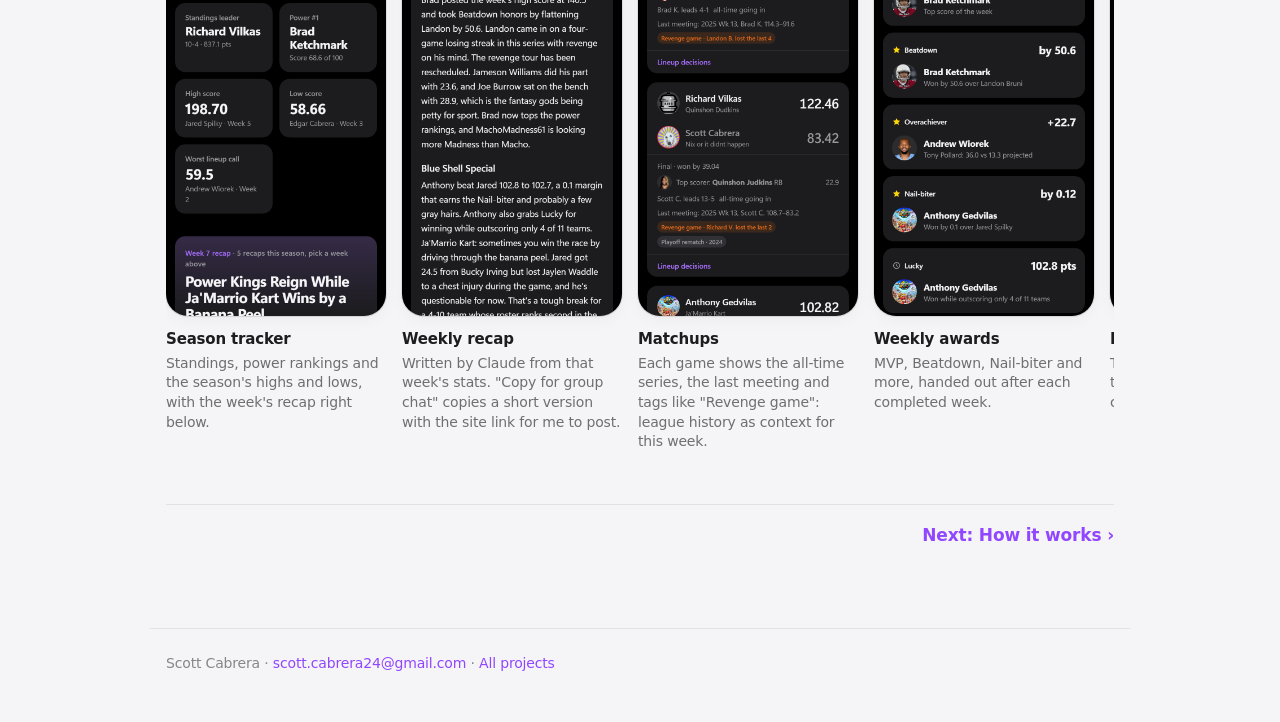
==== commit 3ac8c9bc: "Add an "All projects" link back to the home page "All projects" is now the first tab on every page a" ====
--- a/case-study/index.html
+++ b/case-study/index.html
@@ -16,6 +16,7 @@
   <div class="chrome-row">
     <a class="brand" href="../index.html">Scott Cabrera</a>
     <nav class="tabs" aria-label="Projects">
+      <a href="../index.html">All projects</a>
       <a href="index.html" aria-current="page">League Tracker</a>
       <a href="../metrics-that-matter/index.html">Metrics That Matter</a>
       <a href="https://s24cabrera.github.io/ff-never-sunny/" target="_blank" rel="noopener">Live league site</a>
@@ -213,6 +214,6 @@
   </div>
 </main>
 
-<footer>Scott Cabrera · <a href="mailto:scott.cabrera24@gmail.com">scott.cabrera24@gmail.com</a> · Also built: <a href="../metrics-that-matter/index.html">Metrics That Matter</a></footer>
+<footer>Scott Cabrera · <a href="mailto:scott.cabrera24@gmail.com">scott.cabrera24@gmail.com</a> · <a href="../index.html">All projects</a></footer>
 </body>
 </html>
--- a/portfolio.css
+++ b/portfolio.css
@@ -58,7 +58,13 @@
 .tabs a[aria-current="page"] { background: var(--accent); color: #fff; }
 .icon-btn { border: 0; background: var(--fill); color: var(--text); border-radius: 980px; width: 34px; height: 34px; cursor: pointer; display: inline-grid; place-items: center; flex: none; }
 .icon-btn svg { width: 16px; height: 16px; stroke: currentColor; fill: none; stroke-width: 1.8; stroke-linecap: round; stroke-linejoin: round; }
-@media (max-width: 560px) { .brand { display: none; } .tabs { margin-left: 0; } .icon-btn { margin-left: auto; } }
+@media (max-width: 560px) {
+  .chrome-row { align-items: flex-start; padding-top: 8px; padding-bottom: 8px; }
+  .brand { display: none; }
+  .tabs { margin-left: 0; flex-wrap: wrap; gap: 4px; overflow: visible; }
+  .tabs a { padding: 6px 11px; }
+  .icon-btn { margin-left: auto; }
+}
 
 /* layout */
 main { max-width: 980px; margin: 0 auto; padding: 0 16px 80px; }
